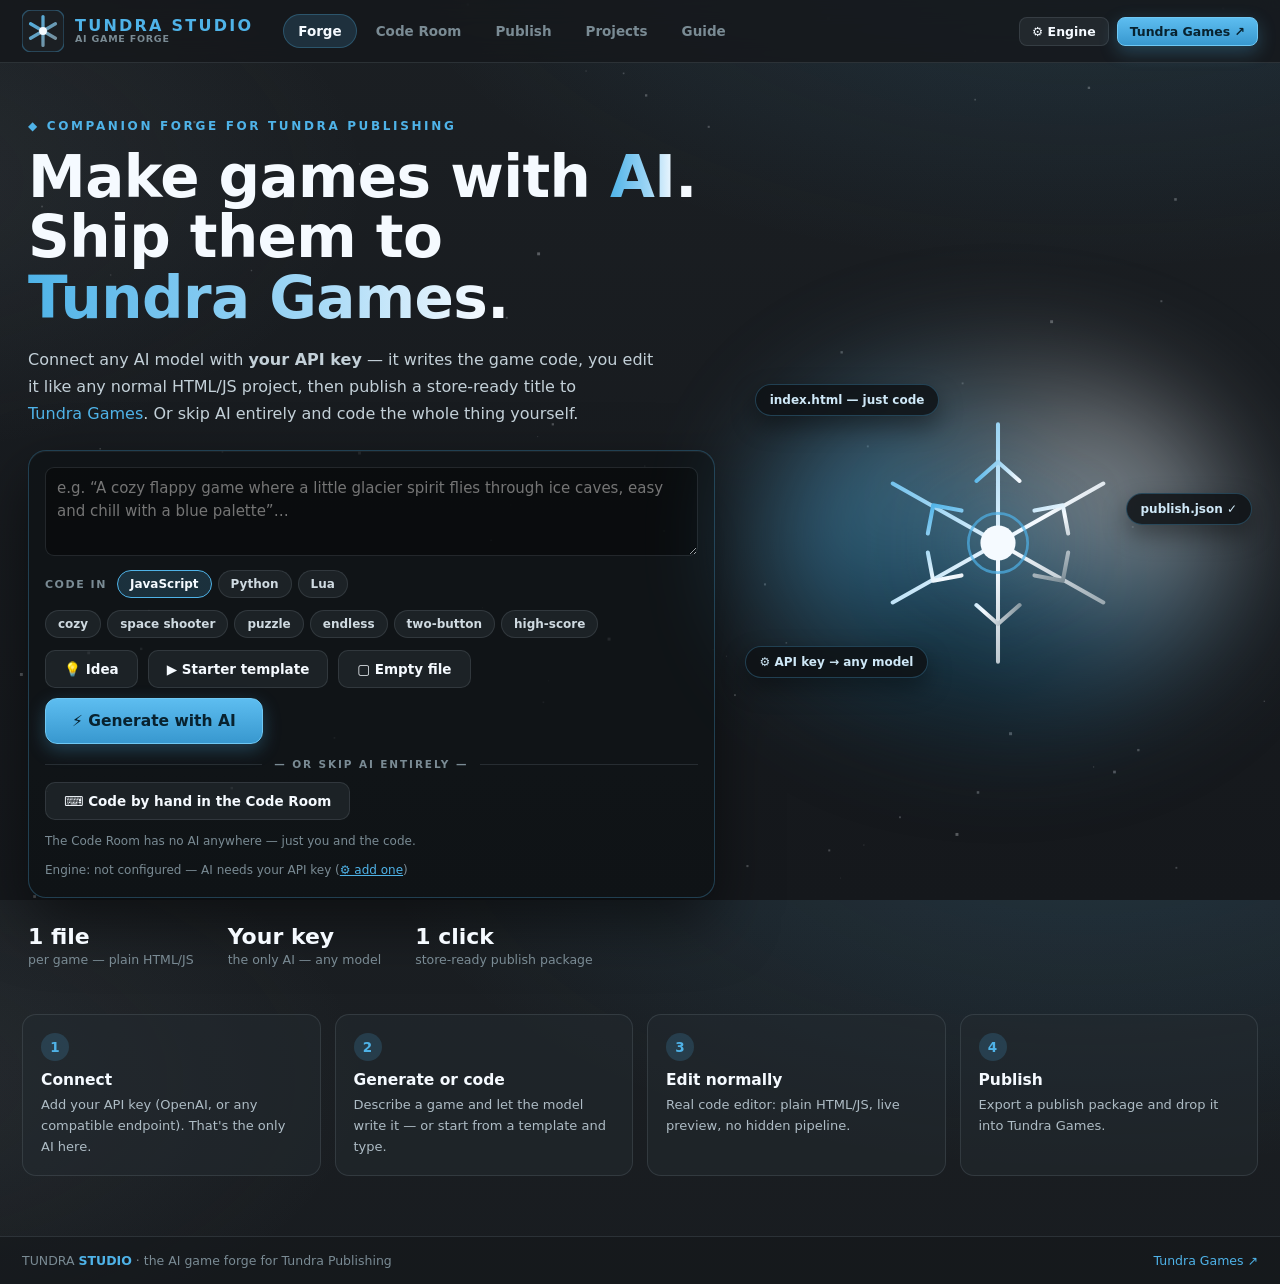
==== index.html @ 5947fd0c "Tundra Studio — AI game forge for Tundra Games - Choose your language: JavaScript (HTML document), P" ====
<!DOCTYPE html>
<html lang="en">
<head>
<meta charset="UTF-8">
<meta name="viewport" content="width=device-width, initial-scale=1.0">
<title>Tundra Studio — AI Game Forge for Tundra Games</title>
<meta name="description" content="Tundra Studio helps you make games using AI and publish them to Tundra Games. The only AI is your API key; the code is yours to edit normally.">
<link rel="icon" type="image/svg+xml" href="data:image/svg+xml,%3Csvg xmlns='http://www.w3.org/2000/svg' viewBox='0 0 64 64'%3E%3Cdefs%3E%3ClinearGradient id='g' x1='0' y1='0' x2='1' y2='1'%3E%3Cstop offset='0' stop-color='%234FB3E8'/%3E%3Cstop offset='1' stop-color='%237A8B94'/%3E%3C/linearGradient%3E%3C/defs%3E%3Crect width='64' height='64' rx='14' fill='%231B1F23'/%3E%3Cpath d='M32 10v44M13 21l38 22M13 43l38-22' stroke='url(%23g)' stroke-width='5' stroke-linecap='round'/%3E%3Ccircle cx='32' cy='32' r='6' fill='%23F5FAFF'/%3E%3C/svg%3E">
<link rel="stylesheet" href="css/studio.css">
</head>
<body>
<canvas id="snow" aria-hidden="true"></canvas>

<header class="topbar">
  <a class="brand" href="#" onclick="TS.go('home');return false">
    <svg class="logo" viewBox="0 0 64 64" aria-hidden="true">
      <defs><linearGradient id="lg" x1="0" y1="0" x2="1" y2="1"><stop offset="0" stop-color="#4FB3E8"/><stop offset="1" stop-color="#7A8B94"/></linearGradient></defs>
      <rect width="64" height="64" rx="14" fill="#1B1F23" stroke="rgba(79,179,232,.35)" stroke-width="2"/>
      <path d="M32 10v44M13 21l38 22M13 43l38-22" stroke="url(#lg)" stroke-width="5" stroke-linecap="round"/>
      <circle cx="32" cy="32" r="6" fill="#F5FAFF"/>
    </svg>
    <div class="wordmark">TUNDRA <span>STUDIO</span><small>AI game forge</small></div>
  </a>
  <nav class="nav">
    <button class="nav-btn on" data-view="home"     onclick="TS.go('home')">Forge</button>
    <button class="nav-btn"    data-view="code"     onclick="TS.openCode()">Code Room</button>
    <button class="nav-btn"    data-view="publish"  onclick="TS.go('publish')">Publish</button>
    <button class="nav-btn"    data-view="projects" onclick="TS.go('projects')">Projects</button>
    <button class="nav-btn"    data-view="guide"    onclick="TS.go('guide')">Guide</button>
  </nav>
  <div class="top-right">
    <button class="btn ghost sm" id="engineBtn" onclick="TS.openSettings()" title="AI engine — API key">⚙ Engine</button>
    <a class="btn primary sm" href="https://coder386galaxy.github.io/Tudra-Publishing/" target="_blank" rel="noopener">Tundra Games ↗</a>
  </div>
</header>

<main id="main">

  <!-- ============ HOME / FORGE LANDING ============ -->
  <section class="view on" id="view-home">
    <div class="hero">
      <div class="hero-inner">
        <div class="kicker">◆ Companion forge for Tundra Publishing</div>
        <h1>Make games with <em>AI</em>.<br>Ship them to <em>Tundra&nbsp;Games</em>.</h1>
        <p class="lede">Connect any AI model with <b>your API key</b> — it writes the game code, you edit it
          like any normal HTML/JS project, then publish a store-ready title to
          <a href="https://coder386galaxy.github.io/Tudra-Publishing/" target="_blank" rel="noopener">Tundra&nbsp;Games</a>.
          Or skip AI entirely and code the whole thing yourself.</p>
        <div class="prompt-card">
          <textarea id="heroPrompt" rows="3" placeholder="e.g. “A cozy flappy game where a little glacier spirit flies through ice caves, easy and chill with a blue palette”…"></textarea>
          <div class="lang-row"><span class="lang-lbl">Code in</span><div class="chips" id="langChips"></div></div>
          <div class="prompt-row">
            <div class="chips" id="ideaChips"></div>
            <div class="prompt-actions">
              <button class="btn ghost" onclick="TS.surprise()">💡 Idea</button>
              <button class="btn ghost" onclick="TS.startTemplate('starter')">▶ Starter template</button>
              <button class="btn ghost" onclick="TS.startTemplate('empty')">▢ Empty file</button>
              <button class="btn primary big" id="heroGo" onclick="TS.aiGenerate(true)">⚡ Generate with AI</button>
            </div>
          </div>
          <div class="door-sep"><span>— or skip AI entirely —</span></div>
          <div class="door-row">
            <button class="btn ghost" onclick="TS.openCode()">⌨️ Code by hand in the Code Room</button>
            <button class="btn ghost" id="heroAI2" style="display:none" onclick="TS.openAI()">🤖 Open AI assistant</button>
            <span class="fine" style="margin:0">The Code Room has no AI anywhere — just you and the code.</span>
          </div>
          <div class="fine" id="heroEngineLine" style="margin-top:10px"></div>
        </div>
        <div class="hero-stats">
          <div><b>1 file</b><span>per game — plain HTML/JS</span></div>
          <div><b>Your key</b><span>the only AI — any model</span></div>
          <div><b>1 click</b><span>store-ready publish package</span></div>
        </div>
      </div>
      <div class="hero-art" aria-hidden="true">
        <div class="aurora"></div>
        <svg class="crystal" viewBox="0 0 200 200">
          <defs><linearGradient id="cg" x1="0" y1="0" x2="1" y2="1"><stop offset="0" stop-color="#4FB3E8"/><stop offset=".55" stop-color="#F5FAFF"/><stop offset="1" stop-color="#7A8B94"/></linearGradient></defs>
          <g stroke="url(#cg)" stroke-width="3" stroke-linecap="round" fill="none">
            <path d="M100 12v176M22 56l156 88M22 144l156-88"/>
            <path d="M100 40l-16 14m16-14l16 14M100 160l-16-14m16 14l16-14"/>
            <path d="M52 72l-4 21m4-21l21 4M148 128l4-21m-4 21l-21-4"/>
            <path d="M52 128l-4-21m4 21l21-4M148 72l4 21m-4-21l-21 4"/>
          </g>
          <circle cx="100" cy="100" r="13" fill="#F5FAFF"/>
          <circle cx="100" cy="100" r="22" fill="none" stroke="#4FB3E8" stroke-width="2" opacity=".7"/>
        </svg>
        <div class="badge-float b1">index.html — just code</div>
        <div class="badge-float b2">⚙ API key → any model</div>
        <div class="badge-float b3">publish.json ✓</div>
      </div>
    </div>

    <div class="how-strip">
      <div class="step"><i>1</i><b>Connect</b><span>Add your API key (OpenAI, or any compatible endpoint). That's the only AI here.</span></div>
      <div class="step"><i>2</i><b>Generate or code</b><span>Describe a game and let the model write it — or start from a template and type.</span></div>
      <div class="step"><i>3</i><b>Edit normally</b><span>Real code editor: plain HTML/JS, live preview, no hidden pipeline.</span></div>
      <div class="step"><i>4</i><b>Publish</b><span>Export a publish package and drop it into Tundra Games.</span></div>
    </div>
  </section>

  <!-- ============ WORKSHOP ============ -->
  <section class="view" id="view-workshop">
    <div class="workshop" id="workshopEmpty" style="display:none"></div>
    <div class="workshop" id="workshopGrid">
      <aside class="panel col-left" id="aiCol">
        <div class="dock-head">
          <h3 style="margin:0">AI assistant <span class="tag">API key</span></h3>
          <button class="dock-x" onclick="TS.closeAI()" title="Close the AI assistant and code by hand">✕ close</button>
        </div>
        <textarea id="aiPrompt" rows="3" placeholder="Describe a game to generate — or a change to apply to the current code…"></textarea>
        <div class="row gap" style="margin-top:8px">
          <button class="btn primary sm" id="aiGoBtn" onclick="TS.aiGenerate()">⚡ Generate game</button>
          <button class="btn ghost sm" id="aiModBtn" onclick="TS.aiModify()">→ Apply to code</button>
        </div>
        <div class="chips" style="margin-top:8px">
          <button class="chip" onclick="TS.quickFix('Fix any bugs and crashes in this game')">🐛 Fix bugs</button>
          <button class="chip" onclick="TS.quickFix('Add more juice: particles, screen shake, sound effects, polish')">✨ Juice</button>
          <button class="chip" onclick="TS.quickFix('Make sure it plays great on mobile with touch controls')">📱 Touch</button>
        </div>
        <h3>Activity</h3>
        <pre class="log" id="aiLog">The only AI here is your API key.
Configure it under ⚙ Engine.</pre>
        <div class="fine" id="engineLine"></div>
        <h3>Project</h3>
        <div class="row gap">
          <button class="btn ghost sm" onclick="TS.saveProject()">💾 Save</button>
          <button class="btn ghost sm" onclick="TS.downloadGame()">⬇ Code</button>
          <button class="btn ghost sm" onclick="TS.newFrom('empty')">✚ New</button>
        </div>
        <p class="fine" id="langNote"></p>
      </aside>

      <section class="col-mid">
        <div class="preview-bar">
          <div class="preview-title" id="buildTitle">—<small id="dirtyFlag"></small><span class="tag noai-tag">no AI</span></div>
          <div class="row gap">
            <select id="langSel" class="langsel" onchange="TS.setLang(this.value)" title="Coding language">
              <option value="js">JavaScript</option>
              <option value="py">Python</option>
              <option value="lua">Lua</option>
            </select>
            <span class="fileline" id="fileLabel">index.html</span>
            <label class="autoline"><input type="checkbox" id="autoRun" onchange="TS.setAutoRun(this.checked)"> run on type</label>
            <button class="btn primary sm" onclick="TS.run()" title="Ctrl+Enter">▶ Run</button>
            <button class="btn ghost sm" onclick="TS.saveProject()" title="Ctrl+S">💾</button>
            <button class="btn ghost sm" onclick="TS.downloadGame()">⬇</button>
          </div>
        </div>

        <div class="editor" id="editor">
          <pre class="ed-hl" id="edHl"><code></code></pre>
          <div class="ed-gutter" id="edGutter">1</div>
          <textarea id="codeArea" spellcheck="false" wrap="off" placeholder="&lt;!DOCTYPE html&gt; …"></textarea>
        </div>

        <div class="preview-head">
          <b>Live preview</b>
          <div class="row gap">
            <button class="btn ghost sm" onclick="TS.captureShot()">📸 Capture</button>
            <button class="btn ghost sm" onclick="TS.captureAll()">✨ Auto media</button>
          </div>
        </div>
        <div class="preview-frame" id="previewFrame">
          <iframe id="gameFrame" title="Game preview" sandbox="allow-scripts allow-same-origin" src="about:blank"></iframe>
        </div>
        <div class="hint-bar" id="ctrlHint">Controls appear here.</div>
      </section>

      <aside class="panel col-right">
        <div class="tabs" id="wsTabs">
          <button class="tab on" data-tab="kit" onclick="TS.wsTab('kit')">Store Kit</button>
          <button class="tab" data-tab="media" onclick="TS.wsTab('media')">Media</button>
        </div>

        <div class="tab-pane on" id="pane-kit">
          <div class="form" id="kitForm"></div>
          <div class="row gap">
            <button class="btn primary sm" onclick="TS.go('publish')">Continue to Publish →</button>
            <button class="btn ghost sm" onclick="TS.saveProject()">💾 Save project</button>
          </div>
          <p class="fine">Filled automatically from the game's <code>TUNDRA_META</code> comment when the AI (or you) include one.</p>
        </div>

        <div class="tab-pane" id="pane-media">
          <label class="lbl">Cover art
            <div class="media-box" id="coverBox"></div>
          </label>
          <div class="row gap">
            <button class="btn ghost sm" onclick="TS.captureCover()">From game</button>
            <label class="btn ghost sm file-btn">Upload<input type="file" accept="image/*" hidden onchange="TS.uploadCover(this)"></label>
          </div>
          <label class="lbl" style="margin-top:14px">Screenshots <small id="shotCount"></small>
            <div class="media-box shots" id="shotGrid"></div>
          </label>
          <div class="row gap">
            <button class="btn ghost sm" onclick="TS.captureShot()">📸 Capture</button>
            <button class="btn ghost sm" onclick="TS.captureAll()">✨ Auto media</button>
            <label class="btn ghost sm file-btn">Upload<input type="file" accept="image/*" multiple hidden onchange="TS.uploadShots(this)"></label>
          </div>
          <p class="fine">📸 grabs the live game canvas (works with any code). ✨ stages title/play/over shots when the game includes the studio bridge. Media is stored as data-URLs, exactly what the Tundra Games form expects.</p>
        </div>
      </aside>
    </div>
  </section>

  <!-- ============ PUBLISH ============ -->
  <section class="view" id="view-publish">
    <div class="page-head">
      <h2>Publish to Tundra Games</h2>
      <p>Your build is packaged in the exact schema of the
        <a href="https://coder386galaxy.github.io/Tudra-Publishing/" target="_blank" rel="noopener">Tundra Games</a>
        catalog (<code>games · news · promos · users · reviews</code>). Pick any path below.</p>
    </div>

    <div class="publish-grid">
      <div class="panel pub-card direct-card">
        <div class="num">⚡</div>
        <h3>Publish directly to Tundra Games</h3>
        <p>Tundra Studio and <a href="https://coder386galaxy.github.io/Tudra-Publishing/" target="_blank" rel="noopener">Tundra Games</a>
          share the same site (<code>coder386galaxy.github.io</code>), so the studio can write your title
          <b>straight into the store's catalog on this device</b>. Open the store and it's on the shelf — no files.</p>
        <div id="directStatus" class="fine"></div>
        <div class="row gap">
          <button class="btn primary" id="directBtn" onclick="TS.directPublish()">⚡ Publish directly</button>
          <a class="btn ghost" href="https://coder386galaxy.github.io/Tudra-Publishing/" target="_blank" rel="noopener">Open Tundra Games ↗</a>
          <button class="btn ghost sm" onclick="TS.directRefresh()">↻ Status</button>
        </div>
      </div>

      <div class="panel pub-card">
        <div class="num">A</div>
        <h3>Export publish package</h3>
        <p>Downloads <code>tundra-publish-…json</code> containing your title (plus a launch news post) in the
          store's Restore format.</p>
        <button class="btn primary" onclick="TS.exportPackage()">⬇ Export publish package</button>
        <p class="fine">On Tundra Games open <b>Publish → Data → Restore</b> and choose the file.
          ⚠️ Restore replaces the whole catalog — if the store already has titles, use path&nbsp;B.</p>
      </div>

      <div class="panel pub-card">
        <div class="num">B</div>
        <h3>Merge into existing catalog <span class="tag">recommended</span></h3>
        <p>Drop the store's last <b>Publish → Data → Export JSON</b> backup here. Tundra Studio weaves your new
          title into it without touching anything else — then Restore the merged file.</p>
        <label class="dropzone" id="dropCatalog">
          <input type="file" accept="application/json" hidden onchange="TS.loadCatalog(this)">
          <span>Drop catalog JSON or click to browse</span>
        </label>
        <div id="mergeStatus" class="fine"></div>
        <button class="btn primary" id="mergeExportBtn" style="display:none" onclick="TS.exportMerged()">⬇ Export merged catalog</button>
      </div>

      <div class="panel pub-card">
        <div class="num">C</div>
        <h3>Manual New-Title form</h3>
        <p>Rather type it in? Copy each field straight into the store's <b>Publish → New Title</b> form.</p>
        <div id="copyList" class="copy-list"></div>
        <div class="row gap">
          <button class="btn ghost sm" onclick="TS.downloadMediaFiles()">⬇ cover + shots</button>
          <a class="btn primary sm" href="https://coder386galaxy.github.io/Tudra-Publishing/" target="_blank" rel="noopener">Open Publish tab ↗</a>
        </div>
      </div>

      <div class="panel pub-card wide">
        <h3>Storefront preview</h3>
        <p class="fine">Exactly how your listing renders inside Tundra Games (same palette, card &amp; detail layout).</p>
        <div class="store-preview" id="storePreview"></div>
      </div>

      <div class="panel pub-card">
        <div class="num">D</div>
        <h3>Game build file</h3>
        <p>The playable game itself as a single HTML file (also embedded in the package as <code>gameHTML</code>).</p>
        <button class="btn ghost" onclick="TS.downloadGame()">⬇ game.html</button>
      </div>

      <div class="panel pub-card">
        <div class="num">E</div>
        <h3>After publishing</h3>
        <ul class="ticks">
          <li>Launch news post is bundled in the package</li>
          <li>Share link: store URL + <code>#game=&lt;id&gt;</code></li>
          <li>Players buy/claim it, review it, and track play sessions</li>
        </ul>
        <a class="btn primary" href="https://coder386galaxy.github.io/Tudra-Publishing/" target="_blank" rel="noopener">Go to Tundra Games ↗</a>
      </div>
    </div>
  </section>

  <!-- ============ PROJECTS ============ -->
  <section class="view" id="view-projects">
    <div class="page-head">
      <h2>Projects</h2>
      <p>Everything you've built in this browser. Saved automatically.</p>
    </div>
    <div class="proj-grid" id="projGrid"></div>
  </section>

  <!-- ============ GUIDE ============ -->
  <section class="view" id="view-guide">
    <div class="page-head"><h2>How Tundra Studio works</h2></div>
    <div class="guide-grid">
      <div class="panel">
        <h3>🔑 The only AI is your API key</h3>
        <p>Tundra Studio has <b>no built-in AI</b>. You bring a key (OpenAI or any OpenAI-compatible endpoint —
          local LLMs included), pick a model, and prompts go straight from your browser to your endpoint.
          No middleman, no studio account. Without a key the studio still works — you just code by hand.</p>
        <p><b>⚡ Generate</b> writes a whole game from your description. <b>→ Apply to code</b> revises the
          current file from an instruction ("add touch controls", "fix the collision bug"…).</p>
      </div>
      <div class="panel">
        <h3>⌨️ The Code Room — no AI</h3>
        <p>The <b>Code Room</b> is a workspace with zero AI in it: no prompts, no assistant, nothing
          calling out to a model. Pick your language — <b>JavaScript</b> (complete HTML document),
          <b>Python</b> (via Pyodide) or <b>Lua</b> (via Fengari) — and just write.</p>
        <p>Real editor: syntax highlighting per language, line numbers, tab/indent, Ctrl+Enter to run,
          Ctrl+S to save. Python and Lua use a small <code>Tundra</code> game API (draw, input, score, juice)
          and run in the browser — the publish build wraps them automatically.</p>
        <p>Hand-written <b>Starter game</b> and <b>Empty file</b> templates exist for every language — zero AI involved.
          Want a model's help later? The Forge page can open an AI assistant on your file — never the other way around.</p>
      </div>
      <div class="panel">
        <h3>🏪 Publishing to Tundra Games</h3>
        <p>Tundra Games stores its catalog in browser localStorage and moves it with
          <b>Publish → Data → Export/Restore JSON</b>. Tundra Studio emits that exact schema:</p>
        <pre class="code-mini">{
  "games":  [{ id, title, studio, price, date, age,
               tags, platforms, featured, blurb, desc,
               image, screens, palette, discount, gameHTML }],
  "news":   [{ date, title, body, game }],
  "promos": {}, "users": …, "reviews": …
}</pre>
        <p>So a publish is one Restore away. The extra <code>gameHTML</code> field rides along with the catalog
          (the store ignores fields it doesn't know), keeping the playable build attached to its listing.</p>
      </div>
      <div class="panel">
        <h3>🔐 Everything stays yours</h3>
        <p>Projects, media and settings live in your browser; games live as files you download.
          Your prompt never leaves the machine except to the AI endpoint <b>you</b> configured.</p>
        <p>The optional <code>TUNDRA_META</code> comment at the top of your file just pre-fills the store
          kit — delete it whenever, it never affects the game.</p>
      </div>
    </div>
  </section>
</main>

<footer class="foot">
  <div>TUNDRA <span>STUDIO</span> · the AI game forge for Tundra Publishing</div>
  <a href="https://coder386galaxy.github.io/Tudra-Publishing/" target="_blank" rel="noopener">Tundra Games ↗</a>
</footer>

<!-- settings modal: the only AI = your API key -->
<div class="modal" id="settingsModal">
  <div class="modal-box">
    <button class="modal-x" onclick="TS.closeSettings()">✕</button>
    <h3>AI engine — your API key</h3>
    <label class="lbl">Base URL<input class="inp" id="llmBase" placeholder="https://api.openai.com/v1"></label>
    <label class="lbl">API key<input class="inp" id="llmKey" type="password" placeholder="sk-…"></label>
    <label class="lbl">Model<input class="inp" id="llmModel" placeholder="gpt-4o-mini"></label>
    <div class="row gap" style="margin-top:12px">
      <button class="btn primary sm" onclick="TS.saveSettings()">Save</button>
      <button class="btn ghost sm" onclick="TS.testEngine()">Test connection</button>
      <button class="btn ghost sm" onclick="TS.closeSettings()">Close</button>
    </div>
    <p class="fine">Requests go straight from your browser to your endpoint — that's the only AI in Tundra Studio.
      The key is kept in this browser only. Without a key you can still code by hand and publish.</p>
  </div>
</div>

<div id="toast"></div>

<script src="js/llm.js"></script>
<script src="js/runner.js"></script>
<script src="js/templates.js"></script>
<script src="js/editor.js"></script>
<script src="js/storekit.js"></script>
<script src="js/app.js"></script>
</body>
</html>
---- css/studio.css ----
/* ============ TUNDRA STUDIO ============ */
:root{
  --arctic:#4FB3E8;          /* Arctic Blue   */
  --frost:#7A8B94;           /* Permafrost Grey */
  --snow:#F5FAFF;            /* Snowflake White */
  --char:#1B1F23;            /* Charcoal Black */
  --char-2:#15181c;
  --char-3:#242a30;
  --line:rgba(122,139,148,.22);
  --line-2:rgba(79,179,232,.28);
  --good:#4c9a2a;
  --bad:#ff8a8a;
  --radius:14px;
  --shadow:0 18px 50px rgba(0,0,0,.45);
  --font:"Segoe UI",system-ui,-apple-system,Roboto,Ubuntu,sans-serif;
}
*{box-sizing:border-box;margin:0;padding:0}
html,body{height:100%}
body{
  font-family:var(--font);
  background:
    radial-gradient(1200px 600px at 85% -10%, rgba(79,179,232,.14), transparent 60%),
    radial-gradient(900px 500px at -10% 20%, rgba(122,139,148,.12), transparent 55%),
    linear-gradient(180deg,var(--char) 0%,var(--char-2) 100%);
  color:var(--snow);
  min-height:100vh;
  display:flex;flex-direction:column;
}
#snow{position:fixed;inset:0;width:100%;height:100%;pointer-events:none;z-index:0;opacity:.55}
a{color:var(--arctic);text-decoration:none}
a:hover{text-decoration:underline}
code{font-family:ui-monospace,Consolas,Menlo,monospace;font-size:.92em;background:rgba(79,179,232,.12);color:#9fd6f5;padding:1px 6px;border-radius:5px}
pre{font-family:ui-monospace,Consolas,Menlo,monospace}

/* ---------- top bar ---------- */
.topbar{
  position:sticky;top:0;z-index:50;
  display:flex;align-items:center;gap:18px;
  padding:10px 22px;
  background:rgba(21,24,28,.82);backdrop-filter:blur(12px);
  border-bottom:1px solid var(--line);
}
.brand{display:flex;align-items:center;gap:11px;text-decoration:none}
.logo{width:42px;height:42px;display:block}
.wordmark{font-weight:800;letter-spacing:.14em;font-size:16px;line-height:1.05}
.wordmark span{color:var(--arctic)}
.wordmark small{display:block;letter-spacing:.08em;font-size:9.5px;color:var(--frost);font-weight:600;text-transform:uppercase}
.nav{display:flex;gap:4px;margin-left:12px;flex-wrap:wrap}
.nav-btn{
  background:none;border:1px solid transparent;color:var(--frost);
  font:600 13.5px var(--font);padding:8px 14px;border-radius:999px;cursor:pointer;transition:.18s;
}
.nav-btn:hover{color:var(--snow);background:rgba(79,179,232,.10)}
.nav-btn.on{color:var(--snow);background:rgba(79,179,232,.16);border-color:var(--line-2)}
.top-right{margin-left:auto;display:flex;gap:8px}

/* ---------- buttons / inputs ---------- */
.btn{
  font:700 13.5px var(--font);padding:10px 18px;border-radius:10px;cursor:pointer;
  border:1px solid transparent;transition:.18s;display:inline-flex;align-items:center;gap:7px;
  text-decoration:none;
}
.btn:hover{text-decoration:none;transform:translateY(-1px)}
.btn.primary{background:linear-gradient(180deg,#5dbdf0,#3898cf);color:#08222f;border-color:#6fc8f4;box-shadow:0 6px 18px rgba(79,179,232,.28)}
.btn.primary:hover{filter:brightness(1.06)}
.btn.ghost{background:rgba(122,139,148,.12);color:var(--snow);border-color:var(--line)}
.btn.ghost:hover{background:rgba(122,139,148,.22)}
.btn.sm{padding:6px 12px;font-size:12.5px;border-radius:8px}
.btn.big{padding:13px 26px;font-size:15.5px;border-radius:12px}
.btn.block{width:100%;justify-content:center}
.btn:disabled{opacity:.5;cursor:not-allowed;transform:none}
.inp,textarea,select{
  width:100%;background:rgba(0,0,0,.35);color:var(--snow);
  border:1px solid var(--line);border-radius:9px;padding:9px 11px;
  font:400 13.5px var(--font);resize:vertical;
}
.inp:focus,textarea:focus,select:focus{outline:none;border-color:var(--arctic);box-shadow:0 0 0 3px rgba(79,179,232,.15)}
.lbl{display:block;font-size:12px;font-weight:700;color:var(--frost);letter-spacing:.04em;text-transform:uppercase;margin:10px 0 4px}
.lbl small{text-transform:none;font-weight:500;letter-spacing:0}
.file-btn{cursor:pointer}
.row{display:flex;align-items:center}
.gap{gap:8px;flex-wrap:wrap}

/* ---------- layout ---------- */
main{flex:1;position:relative;z-index:1;max-width:1560px;width:100%;margin:0 auto;padding:26px 22px 60px}
.view{display:none;animation:fade .3s ease}
.view.on{display:block}
@keyframes fade{from{opacity:0;transform:translateY(8px)}to{opacity:1;transform:none}}
.page-head{margin:6px 0 22px}
.page-head h2{font-size:30px;letter-spacing:.01em}
.page-head p{color:#b7c4cc;margin-top:8px;max-width:820px;line-height:1.65;font-size:14.5px}
.panel{
  background:linear-gradient(180deg,rgba(36,42,48,.75),rgba(24,28,33,.85));
  border:1px solid var(--line);border-radius:var(--radius);padding:18px;box-shadow:var(--shadow);
}
.panel h3{font-size:14px;letter-spacing:.06em;text-transform:uppercase;color:var(--arctic);margin:2px 0 12px}
.panel h3 small{color:var(--frost);text-transform:none;letter-spacing:0;font-weight:500}
.empty{color:var(--frost);text-align:center;padding:34px 12px;font-size:14.5px}
.fine{color:var(--frost);font-size:12px;line-height:1.6;margin-top:8px}
.tag{display:inline-block;background:rgba(79,179,232,.16);color:var(--arctic);border:1px solid var(--line-2);font-size:10.5px;font-weight:800;letter-spacing:.06em;padding:2px 8px;border-radius:999px;text-transform:uppercase;vertical-align:middle}

/* ---------- hero ---------- */
.hero{display:grid;grid-template-columns:1.15fr .85fr;gap:30px;align-items:center;padding:30px 6px 10px}
.kicker{color:var(--arctic);font-size:12px;font-weight:800;letter-spacing:.22em;text-transform:uppercase;margin-bottom:14px}
.hero h1{font-size:clamp(34px,4.6vw,58px);line-height:1.04;letter-spacing:-.01em;font-weight:800}
.hero h1 em{font-style:normal;background:linear-gradient(90deg,var(--arctic),#9fd6f5 60%,var(--snow));-webkit-background-clip:text;background-clip:text;color:transparent}
.lede{margin:18px 0 22px;color:#c3d0d8;font-size:16px;line-height:1.7;max-width:640px}
.prompt-card{
  background:rgba(15,18,22,.72);border:1px solid var(--line-2);border-radius:18px;padding:16px;
  box-shadow:0 24px 60px rgba(0,0,0,.5), inset 0 1px 0 rgba(245,250,255,.05);
}
.prompt-card textarea{background:rgba(0,0,0,.35);border:1px solid var(--line);font-size:15px;line-height:1.55;min-height:86px}
.prompt-row{display:flex;align-items:center;gap:12px;margin-top:12px;flex-wrap:wrap}
.prompt-actions{margin-left:auto;display:flex;gap:10px;flex-wrap:wrap}
.chips{display:flex;gap:6px;flex-wrap:wrap}
.chip{
  background:rgba(122,139,148,.12);border:1px solid var(--line);color:#cfdae1;
  font:600 12px var(--font);padding:6px 12px;border-radius:999px;cursor:pointer;transition:.15s;
}
.chip:hover{border-color:var(--line-2);color:var(--snow)}
.chip.on{background:rgba(79,179,232,.18);border-color:var(--arctic);color:var(--snow)}
.hero-stats{display:flex;gap:34px;margin-top:26px;flex-wrap:wrap}
.hero-stats b{display:block;font-size:22px;color:var(--snow)}
.hero-stats span{color:var(--frost);font-size:12.5px}
.hero-art{position:relative;height:420px;display:flex;align-items:center;justify-content:center}
.aurora{
  position:absolute;inset:8% 4%;border-radius:50%;
  background:conic-gradient(from 210deg,#0b3d55,#4FB3E8,#7A8B94,#F5FAFF,#2a6f96,#0b3d55);
  filter:blur(58px);opacity:.5;animation:spin 26s linear infinite;
}
@keyframes spin{to{transform:rotate(360deg)}}
.crystal{width:270px;height:270px;position:relative;filter:drop-shadow(0 0 34px rgba(79,179,232,.45));animation:floaty 7s ease-in-out infinite}
@keyframes floaty{0%,100%{transform:translateY(-8px) rotate(-2deg)}50%{transform:translateY(10px) rotate(2deg)}}
.badge-float{
  position:absolute;background:rgba(15,18,22,.85);border:1px solid var(--line-2);color:#cfe8f7;
  font:700 12px var(--font);padding:8px 14px;border-radius:999px;backdrop-filter:blur(6px);
  box-shadow:0 10px 24px rgba(0,0,0,.4);
}
.badge-float.b1{top:12%;left:2%;animation:floaty 6s ease-in-out infinite}
.badge-float.b2{bottom:18%;left:0;animation:floaty 8s ease-in-out .6s infinite}
.badge-float.b3{top:38%;right:0;animation:floaty 7s ease-in-out .3s infinite}

.how-strip{display:grid;grid-template-columns:repeat(4,1fr);gap:14px;margin-top:36px}
.step{background:rgba(36,42,48,.55);border:1px solid var(--line);border-radius:var(--radius);padding:18px}
.step i{
  display:inline-flex;width:28px;height:28px;border-radius:50%;align-items:center;justify-content:center;
  background:rgba(79,179,232,.18);color:var(--arctic);font-style:normal;font-weight:800;font-size:13.5px;margin-bottom:10px;
}
.step b{display:block;font-size:15.5px;margin-bottom:5px}
.step span{color:#aebcc5;font-size:13px;line-height:1.55}

/* ---------- workshop ---------- */
.workshop{display:grid;grid-template-columns:300px 1fr 360px;gap:16px;align-items:start}
.col-left,.col-right{max-height:calc(100vh - 130px);overflow-y:auto;position:sticky;top:76px}
.col-left::-webkit-scrollbar,.col-right::-webkit-scrollbar{width:8px}
.col-left::-webkit-scrollbar-thumb,.col-right::-webkit-scrollbar-thumb{background:rgba(122,139,148,.3);border-radius:8px}
.log{
  background:rgba(0,0,0,.4);border:1px solid var(--line);border-radius:9px;padding:10px;
  font-size:11.5px;line-height:1.7;color:#8fd0b0;min-height:120px;white-space:pre-wrap;word-break:break-word;
}
.log .dim{color:var(--frost)}
.log .hot{color:var(--arctic)}
.form label{display:block;font-size:12px;font-weight:700;color:var(--frost);margin-bottom:10px;text-transform:uppercase;letter-spacing:.04em}
.form label .inp,.form label textarea{margin-top:4px;text-transform:none;letter-spacing:0;font-weight:400}
.form .grid2{display:grid;grid-template-columns:1fr 1fr;gap:8px}
.form .checks{display:flex;gap:12px;margin-top:6px;text-transform:none;letter-spacing:0;font-weight:500}
.form .checks label{display:flex;align-items:center;gap:6px;margin:0;color:var(--snow);font-weight:500;font-size:13px;text-transform:none;letter-spacing:0}
.counter{float:right;font-weight:500;color:var(--frost);text-transform:none;letter-spacing:0}

.preview-bar{display:flex;align-items:center;justify-content:space-between;gap:10px;margin-bottom:10px;flex-wrap:wrap}
.preview-title{font-weight:800;font-size:18px;letter-spacing:.02em}
.preview-title small{color:var(--frost);font-weight:500;margin-left:8px;font-size:12px}
.preview-frame{
  position:relative;background:#0a0d10;border:1px solid var(--line-2);border-radius:var(--radius);
  overflow:hidden;box-shadow:var(--shadow);aspect-ratio:16/9;
}
.preview-frame iframe{position:absolute;inset:0;width:100%;height:100%;border:0;background:#0a0d10}
.hint-bar{margin-top:10px;color:#a9b8c2;font-size:12.5px;letter-spacing:.02em}

.tabs{display:flex;gap:4px;border-bottom:1px solid var(--line);margin:-4px -4px 14px;padding:0 2px}
.tab{
  background:none;border:none;color:var(--frost);font:700 12.5px var(--font);padding:10px 12px;cursor:pointer;
  border-bottom:2px solid transparent;letter-spacing:.04em;
}
.tab.on{color:var(--arctic);border-bottom-color:var(--arctic)}
.tab-pane{display:none}
.tab-pane.on{display:block}

.media-box{border:1px solid var(--line);border-radius:10px;background:rgba(0,0,0,.3);padding:8px;text-transform:none;letter-spacing:0;font-weight:400}
.media-box img{width:100%;border-radius:7px;display:block;border:1px solid var(--line)}
.media-box.shots{display:grid;grid-template-columns:1fr 1fr;gap:8px}
.media-box.shots .shot{position:relative}
.media-box.shots .shot img{aspect-ratio:16/9;object-fit:cover}
.shot .del{
  position:absolute;top:4px;right:4px;background:rgba(0,0,0,.65);color:var(--bad);border:1px solid var(--line);
  width:22px;height:22px;border-radius:6px;cursor:pointer;font-size:11px;line-height:1;
}

/* ---------- publish ---------- */
.publish-grid{display:grid;grid-template-columns:repeat(3,1fr);gap:16px}
.pub-card{position:relative;display:flex;flex-direction:column;gap:10px}
.pub-card.wide{grid-column:span 2}
.pub-card.direct-card{grid-column:span 3;border-color:var(--line-2);background:linear-gradient(180deg,rgba(79,179,232,.10),rgba(24,28,33,.85))}
.pub-card.direct-card .num{background:rgba(79,179,232,.25);font-size:14px}
.pub-card .num{
  position:absolute;top:14px;right:16px;width:30px;height:30px;border-radius:9px;
  background:rgba(79,179,232,.15);border:1px solid var(--line-2);color:var(--arctic);
  display:flex;align-items:center;justify-content:center;font-weight:900;
}
.pub-card p{color:#b7c4cc;font-size:13.5px;line-height:1.65}
.pub-card .btn{align-self:flex-start}
.ticks{list-style:none;display:flex;flex-direction:column;gap:8px;color:#b7c4cc;font-size:13.5px}
.ticks li{padding-left:20px;position:relative}
.ticks li::before{content:"✓";position:absolute;left:0;color:var(--arctic);font-weight:900}
.dropzone{
  border:2px dashed var(--line-2);border-radius:12px;padding:22px;text-align:center;color:var(--frost);
  cursor:pointer;transition:.18s;font-size:13.5px;
}
.dropzone:hover,.dropzone.over{border-color:var(--arctic);color:var(--snow);background:rgba(79,179,232,.07)}
.copy-list{display:flex;flex-direction:column;gap:6px;max-height:260px;overflow-y:auto;margin:4px 0 8px}
.copy-item{
  display:flex;align-items:center;gap:8px;background:rgba(0,0,0,.3);border:1px solid var(--line);
  border-radius:8px;padding:6px 8px;
}
.copy-item .k{font-size:10.5px;font-weight:800;color:var(--frost);text-transform:uppercase;width:88px;flex-shrink:0;letter-spacing:.05em}
.copy-item .v{flex:1;font-size:12px;color:var(--snow);overflow:hidden;text-overflow:ellipsis;white-space:nowrap}
.copy-item button{background:rgba(79,179,232,.15);border:1px solid var(--line-2);color:var(--arctic);border-radius:6px;font:800 10.5px var(--font);padding:4px 8px;cursor:pointer}

/* store preview mock (Tundra Games look) */
.store-preview{display:grid;grid-template-columns:340px 1fr;gap:18px;margin-top:10px}
.sp-card{
  background:linear-gradient(180deg,rgba(30,36,42,.9),rgba(21,24,28,.95));border:1px solid var(--line);
  border-radius:12px;overflow:hidden;cursor:default;
}
.sp-thumb{aspect-ratio:16/9;background:#1B1F23;position:relative}
.sp-thumb img{width:100%;height:100%;object-fit:cover;display:block}
.sp-meta{padding:12px 14px}
.sp-meta b{display:block;font-size:15px;margin-bottom:3px}
.sp-meta small{color:var(--frost);font-size:12px;display:block}
.sp-bottom{display:flex;align-items:center;justify-content:space-between;margin-top:9px}
.sp-price{font-weight:800;color:var(--snow)}
.sp-price.free{color:var(--arctic)}
.sp-rating{font-size:11.5px;color:#8fd0b0}
.sp-detail h4{font-size:24px;margin-bottom:6px}
.sp-detail .sp-tags{display:flex;gap:6px;flex-wrap:wrap;margin-bottom:12px}
.sp-detail .sp-tag{background:rgba(79,179,232,.14);border:1px solid var(--line-2);color:var(--arctic);font-size:11px;font-weight:800;letter-spacing:.05em;padding:3px 9px;border-radius:999px;text-transform:uppercase}
.sp-kv{display:grid;grid-template-columns:110px 1fr;gap:5px 12px;font-size:13px;margin-bottom:12px}
.sp-kv span{color:var(--frost)}
.sp-kv b{color:var(--snow)}
.sp-desc{color:#b7c4cc;font-size:13.5px;line-height:1.65}
.sp-shots{display:flex;gap:8px;margin-top:12px;flex-wrap:wrap}
.sp-shots img{height:64px;border-radius:6px;border:1px solid var(--line);object-fit:cover}
.sp-buy{margin-top:14px;display:flex;gap:8px;align-items:center}
.sp-buy .btn{pointer-events:none}

/* ---------- projects ---------- */
.proj-grid{display:grid;grid-template-columns:repeat(auto-fill,minmax(300px,1fr));gap:16px}
.proj-card{overflow:hidden;padding:0;display:flex;flex-direction:column}
.proj-card img{width:100%;aspect-ratio:16/9;object-fit:cover;display:block;background:#0a0d10}
.proj-body{padding:14px 16px;display:flex;flex-direction:column;gap:8px;flex:1}
.proj-body b{font-size:16px}
.proj-body small{color:var(--frost);font-size:12px}
.proj-actions{display:flex;gap:6px;margin-top:auto;flex-wrap:wrap}

/* ---------- guide ---------- */
.guide-grid{display:grid;grid-template-columns:1fr 1fr;gap:16px}
.guide-grid p{color:#b7c4cc;font-size:13.8px;line-height:1.7;margin-bottom:10px}
.code-mini{
  background:rgba(0,0,0,.42);border:1px solid var(--line);border-radius:9px;padding:12px;
  font-size:11.5px;line-height:1.55;color:#9fd6f5;overflow-x:auto;margin-bottom:10px;
}

/* ---------- footer / modal / toast ---------- */
.foot{
  position:relative;z-index:1;display:flex;justify-content:space-between;gap:12px;flex-wrap:wrap;
  padding:16px 22px;border-top:1px solid var(--line);color:var(--frost);font-size:12.5px;
  background:rgba(21,24,28,.6);
}
.foot span{color:var(--arctic);font-weight:800}
.modal{display:none;position:fixed;inset:0;z-index:100;background:rgba(5,8,10,.7);backdrop-filter:blur(4px);align-items:center;justify-content:center}
.modal.on{display:flex}
.modal-box{
  position:relative;background:linear-gradient(180deg,#242a30,#181c21);border:1px solid var(--line-2);
  border-radius:16px;padding:26px;width:min(460px,92vw);box-shadow:var(--shadow);
}
.modal-box h3{margin-bottom:14px;color:var(--arctic);letter-spacing:.06em;text-transform:uppercase;font-size:14px}
.modal-box .radio{display:flex;gap:8px;align-items:flex-start;font-size:13.5px;color:#cfdbe3;margin-bottom:10px;line-height:1.5}
.modal-x{position:absolute;top:12px;right:12px;background:none;border:none;color:var(--frost);font-size:16px;cursor:pointer}
#toast{
  position:fixed;left:50%;bottom:28px;transform:translateX(-50%) translateY(20px);
  background:rgba(15,18,22,.94);border:1px solid var(--line-2);color:var(--snow);
  padding:11px 20px;border-radius:999px;font:700 13.5px var(--font);opacity:0;pointer-events:none;
  transition:.25s;z-index:200;box-shadow:var(--shadow);
}
#toast.on{opacity:1;transform:translateX(-50%) translateY(0)}

.autoline{display:flex;align-items:center;gap:5px;font-size:11.5px;color:var(--frost);cursor:pointer;letter-spacing:.02em}
.linklike{background:none;border:none;color:var(--arctic);font:inherit;cursor:pointer;padding:0;text-decoration:underline}

/* ---------- code room / AI dock modes ---------- */
.door-sep{display:flex;align-items:center;gap:12px;margin-top:14px;color:var(--frost);font-size:10.5px;font-weight:800;letter-spacing:.18em;text-transform:uppercase}
.door-sep::before,.door-sep::after{content:"";flex:1;height:1px;background:var(--line)}
.door-row{display:flex;gap:12px;margin-top:12px;flex-wrap:wrap;align-items:center}
.dock-head{display:flex;align-items:center;justify-content:space-between;gap:8px;margin-bottom:10px}
.dock-head h3{margin:0!important}
.dock-x{background:none;border:1px solid var(--line);color:var(--frost);border-radius:7px;cursor:pointer;padding:3px 9px;font:700 10.5px var(--font);letter-spacing:.06em}
.dock-x:hover{color:var(--snow);border-color:var(--line-2);background:rgba(122,139,148,.12)}
.noai-tag{display:none;background:rgba(76,154,42,.18);border-color:rgba(76,154,42,.45);color:#8fdc8f;margin-left:10px;vertical-align:middle}
#workshopGrid.mode-code #aiCol{display:none}
#workshopGrid.mode-code{grid-template-columns:1fr 380px}
#workshopGrid.mode-code .noai-tag{display:inline-block}
.code-empty h3{font-size:22px;letter-spacing:.02em;text-transform:none;color:var(--snow);margin-bottom:8px}
.code-empty p{color:#b7c4cc;font-size:14.5px;line-height:1.65;margin-bottom:14px}
.lang-row{display:flex;align-items:center;gap:10px;margin-top:10px;flex-wrap:wrap}
.lang-lbl{font-size:11px;font-weight:800;letter-spacing:.14em;text-transform:uppercase;color:var(--frost)}
.langsel{
  background:rgba(0,0,0,.35);color:var(--snow);border:1px solid var(--line-2);border-radius:8px;
  padding:5px 8px;font:700 12px var(--font);cursor:pointer;
}
.fileline{
  font-family:ui-monospace,Consolas,Menlo,monospace;font-size:11.5px;color:#9fd6f5;
  background:rgba(79,179,232,.1);border:1px solid var(--line-2);border-radius:6px;padding:3px 8px;
}
.preview-head{display:flex;align-items:center;justify-content:space-between;gap:10px;margin:14px 0 8px;font-size:13px;letter-spacing:.04em;text-transform:uppercase;color:var(--frost)}
.preview-head b{color:var(--snow);letter-spacing:.06em}

/* ---------- code editor (normal coding) ---------- */
.editor{
  position:relative;display:flex;
  background:#0d1114;border:1px solid var(--line-2);border-radius:12px;
  height:46vh;min-height:340px;overflow:hidden;
  font:12.5px/1.55 ui-monospace,"Cascadia Code",Consolas,Menlo,monospace;
  box-shadow:var(--shadow);
}
.ed-gutter{
  flex:0 0 44px;padding:10px 8px;text-align:right;white-space:pre;overflow:hidden;
  color:rgba(122,139,148,.55);background:rgba(0,0,0,.35);border-right:1px solid var(--line);
  user-select:none;font:inherit;
}
.ed-hl{
  position:absolute;left:44px;right:0;top:0;bottom:0;
  margin:0;padding:10px 14px;overflow:hidden;white-space:pre;
  pointer-events:none;color:#c9d6de;font:inherit;
}
.ed-hl code{font:inherit}
.editor textarea{
  position:absolute;left:44px;right:0;top:0;bottom:0;
  width:calc(100% - 44px);height:100%;
  margin:0;padding:10px 14px;border:0;resize:none;outline:none;
  background:transparent;color:transparent;caret-color:#F5FAFF;
  white-space:pre;overflow:auto;font:inherit;
}
.editor textarea::selection{background:rgba(79,179,232,.35)}
.t-com{color:#6a7d63;font-style:italic}
.t-str{color:#d9a86c}
.t-tag{color:#4FB3E8}
.t-kw{color:#c792ea}
.t-num{color:#f78c6c}

/* ---------- responsive ---------- */
@media(max-width:1280px){
  .workshop{grid-template-columns:260px 1fr 320px}
  .publish-grid{grid-template-columns:1fr 1fr}
  .pub-card.wide{grid-column:span 2}
  .pub-card.direct-card{grid-column:span 2}
}
@media(max-width:1020px){
  .hero{grid-template-columns:1fr}
  .hero-art{height:280px;order:-1}
  .workshop{grid-template-columns:1fr}
  .col-left,.col-right{position:static;max-height:none}
  .how-strip{grid-template-columns:1fr 1fr}
  .store-preview{grid-template-columns:1fr}
}
@media(max-width:720px){
  .topbar{flex-wrap:wrap}
  .nav{order:3;width:100%;margin:0}
  .publish-grid{grid-template-columns:1fr}
  .pub-card.wide{grid-column:span 1}
  .pub-card.direct-card{grid-column:span 1}
  .how-strip{grid-template-columns:1fr}
  .guide-grid{grid-template-columns:1fr}
}
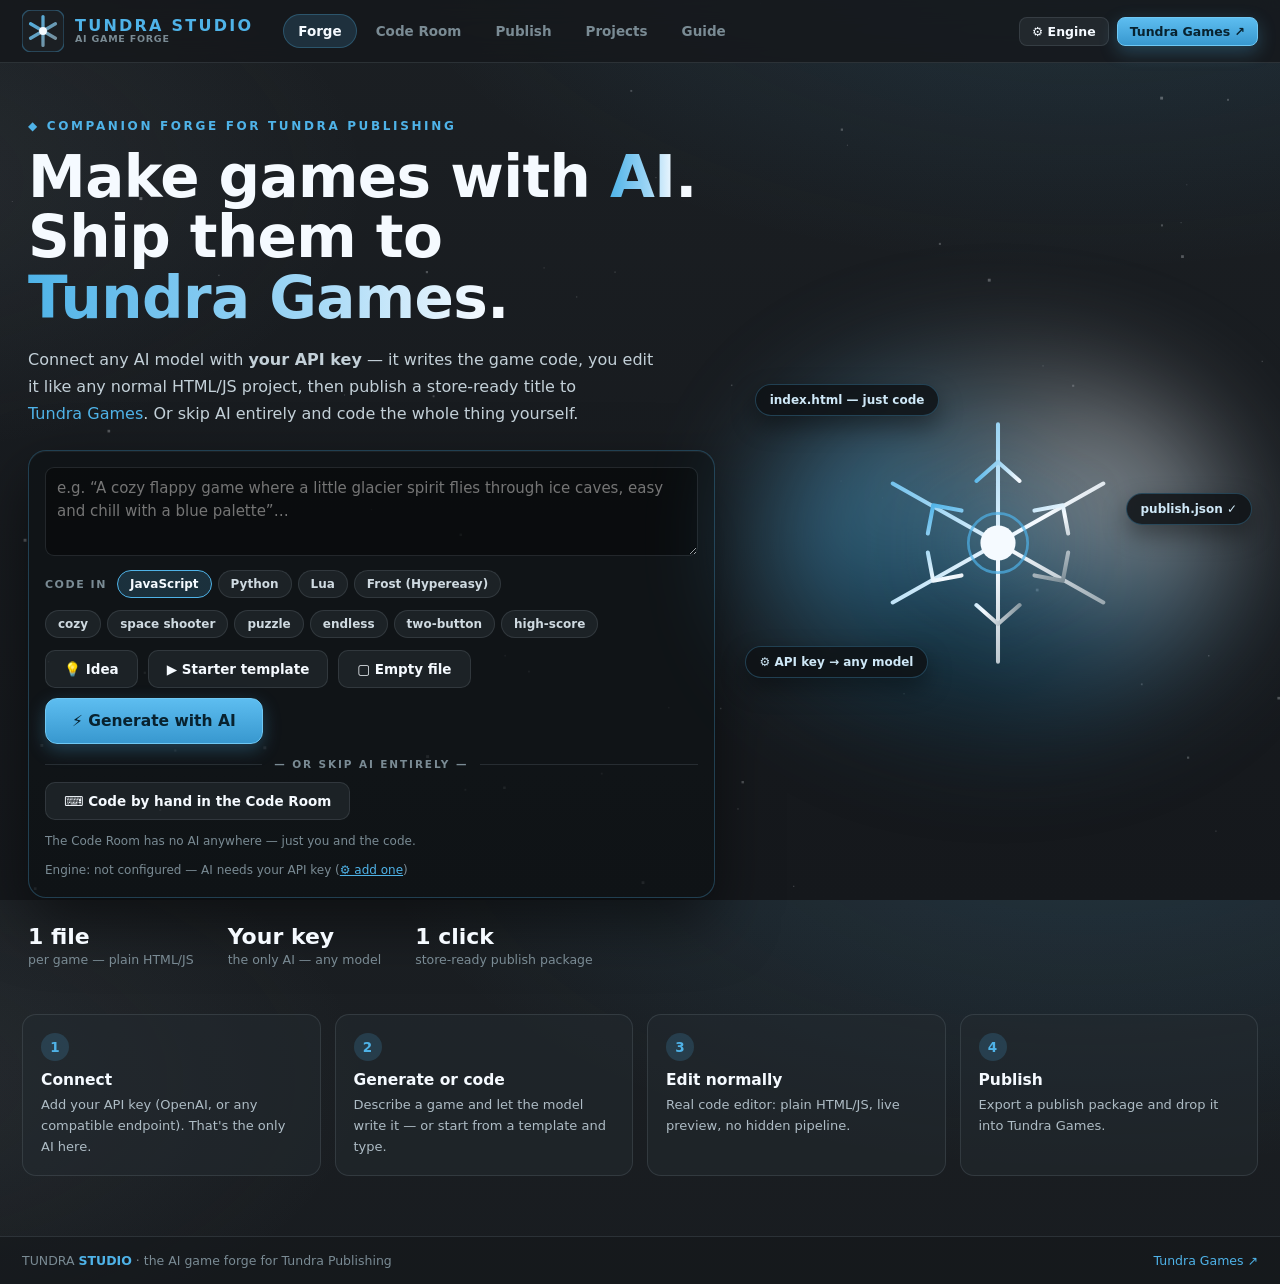
==== commit e2b3a784: "Frost — the hypereasy game language (4th language: native interpreter, templates, AI, editor)" ====
--- a/index.html
+++ b/index.html
@@ -139,6 +139,7 @@
               <option value="js">JavaScript</option>
               <option value="py">Python</option>
               <option value="lua">Lua</option>
+              <option value="frost">Frost (Hypereasy)</option>
             </select>
             <span class="fileline" id="fileLabel">index.html</span>
             <label class="autoline"><input type="checkbox" id="autoRun" onchange="TS.setAutoRun(this.checked)"> run on type</label>
@@ -313,7 +314,8 @@
         <h3>⌨️ The Code Room — no AI</h3>
         <p>The <b>Code Room</b> is a workspace with zero AI in it: no prompts, no assistant, nothing
           calling out to a model. Pick your language — <b>JavaScript</b> (complete HTML document),
-          <b>Python</b> (via Pyodide) or <b>Lua</b> (via Fengari) — and just write.</p>
+          <b>Python</b> (via Pyodide), <b>Lua</b> (via Fengari) or <b>Frost</b>, the hypereasy game
+          language (one instruction per line, runs natively) — and just write.</p>
         <p>Real editor: syntax highlighting per language, line numbers, tab/indent, Ctrl+Enter to run,
           Ctrl+S to save. Python and Lua use a small <code>Tundra</code> game API (draw, input, score, juice)
           and run in the browser — the publish build wraps them automatically.</p>
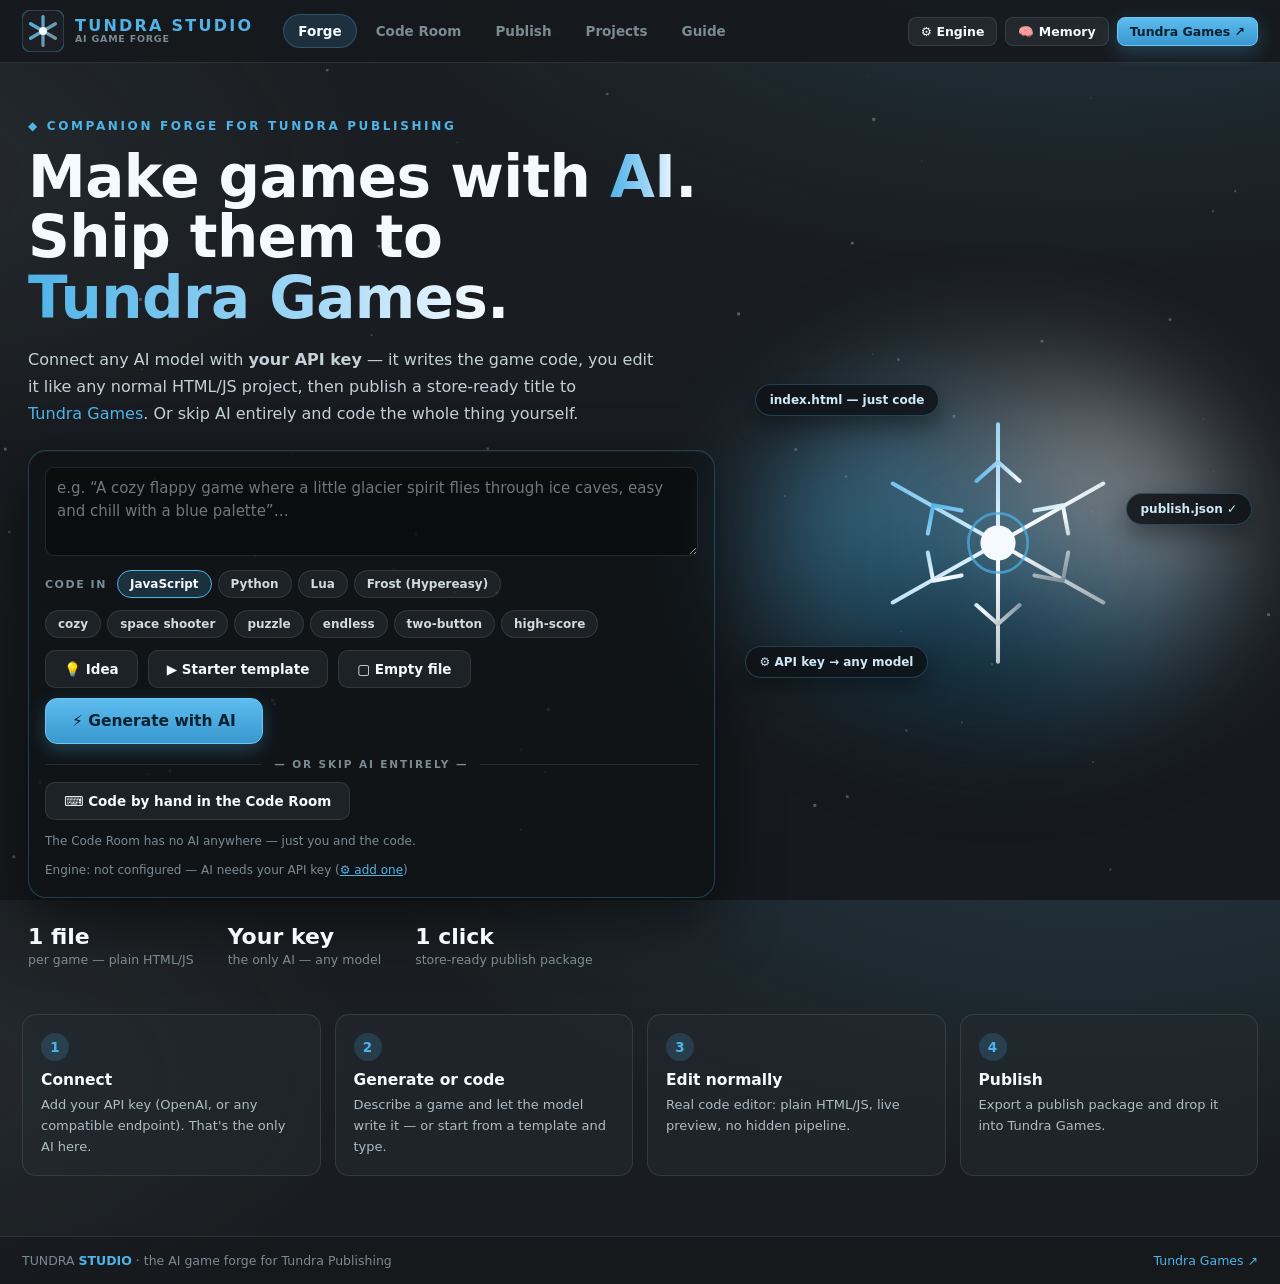
==== commit 5ca350c7: "Memory system: AI memory + notes board + never-lose vault - js/memory.js: TSMemory (account + publis" ====
--- a/index.html
+++ b/index.html
@@ -30,6 +30,7 @@
   </nav>
   <div class="top-right">
     <button class="btn ghost sm" id="engineBtn" onclick="TS.openSettings()" title="AI engine — API key">⚙ Engine</button>
+    <button class="btn ghost sm" onclick="TS.openMemory()" title="Memory — account, published & unpublished games">🧠 Memory</button>
     <a class="btn primary sm" href="https://coder386galaxy.github.io/Tudra-Publishing/" target="_blank" rel="noopener">Tundra Games ↗</a>
   </div>
 </header>
@@ -352,6 +353,23 @@
   <a href="https://coder386galaxy.github.io/Tudra-Publishing/" target="_blank" rel="noopener">Tundra Games ↗</a>
 </footer>
 
+<!-- memory system: account + published + unpublished games -->
+<div class="modal" id="memModal">
+  <div class="modal-box">
+    <button class="modal-x" onclick="TS.closeMemory()">✕</button>
+    <h3>🧠 Memory</h3>
+    <p class="fine">Memory for your account, your published games and your unpublished games.
+      The AI reads it before every reply, your notes live here, and the vault keeps everything safe.</p>
+    <div id="memBody"></div>
+    <div class="row gap" style="margin-top:12px">
+      <button class="btn primary sm" onclick="TS.memDownload()">⬇ Backup memory</button>
+      <label class="btn ghost sm" style="cursor:pointer">⬆ Restore<input type="file" accept="application/json,.json" style="display:none" onchange="TS.memRestore(this)"></label>
+      <button class="btn ghost sm" onclick="TS.closeMemory()">Close</button>
+    </div>
+    <p class="fine" id="memAuto"></p>
+  </div>
+</div>
+
 <!-- settings modal: the only AI = your API key -->
 <div class="modal" id="settingsModal">
   <div class="modal-box">
@@ -377,6 +395,7 @@
 <script src="js/templates.js"></script>
 <script src="js/editor.js"></script>
 <script src="js/storekit.js"></script>
+<script src="js/memory.js"></script>
 <script src="js/app.js"></script>
 </body>
 </html>
--- a/css/studio.css
+++ b/css/studio.css
@@ -381,3 +381,13 @@
   .how-strip{grid-template-columns:1fr}
   .guide-grid{grid-template-columns:1fr}
 }
+
+/* ---- memory system (account + published + unpublished games) ---- */
+.mem-sec{margin-bottom:14px}
+.mem-sec h4{margin:0 0 6px;font-size:13px}
+.mem-n{border:1px solid rgba(255,255,255,.14);border-radius:99px;padding:1px 8px;font-size:11px;opacity:.8}
+.mem-row{display:grid;gap:4px;padding:8px 10px;border:1px solid rgba(255,255,255,.1);border-radius:8px;margin-bottom:8px}
+.mem-row b{font-size:13px}
+.mem-row small{opacity:.7;font-size:11px}
+.mem-empty{opacity:.6}
+.mem-note{width:100%;box-sizing:border-box;background:rgba(0,0,0,.25);color:inherit;border:1px solid rgba(255,255,255,.12);border-radius:6px;padding:6px 8px;font:12px/1.5 system-ui,sans-serif;resize:vertical}
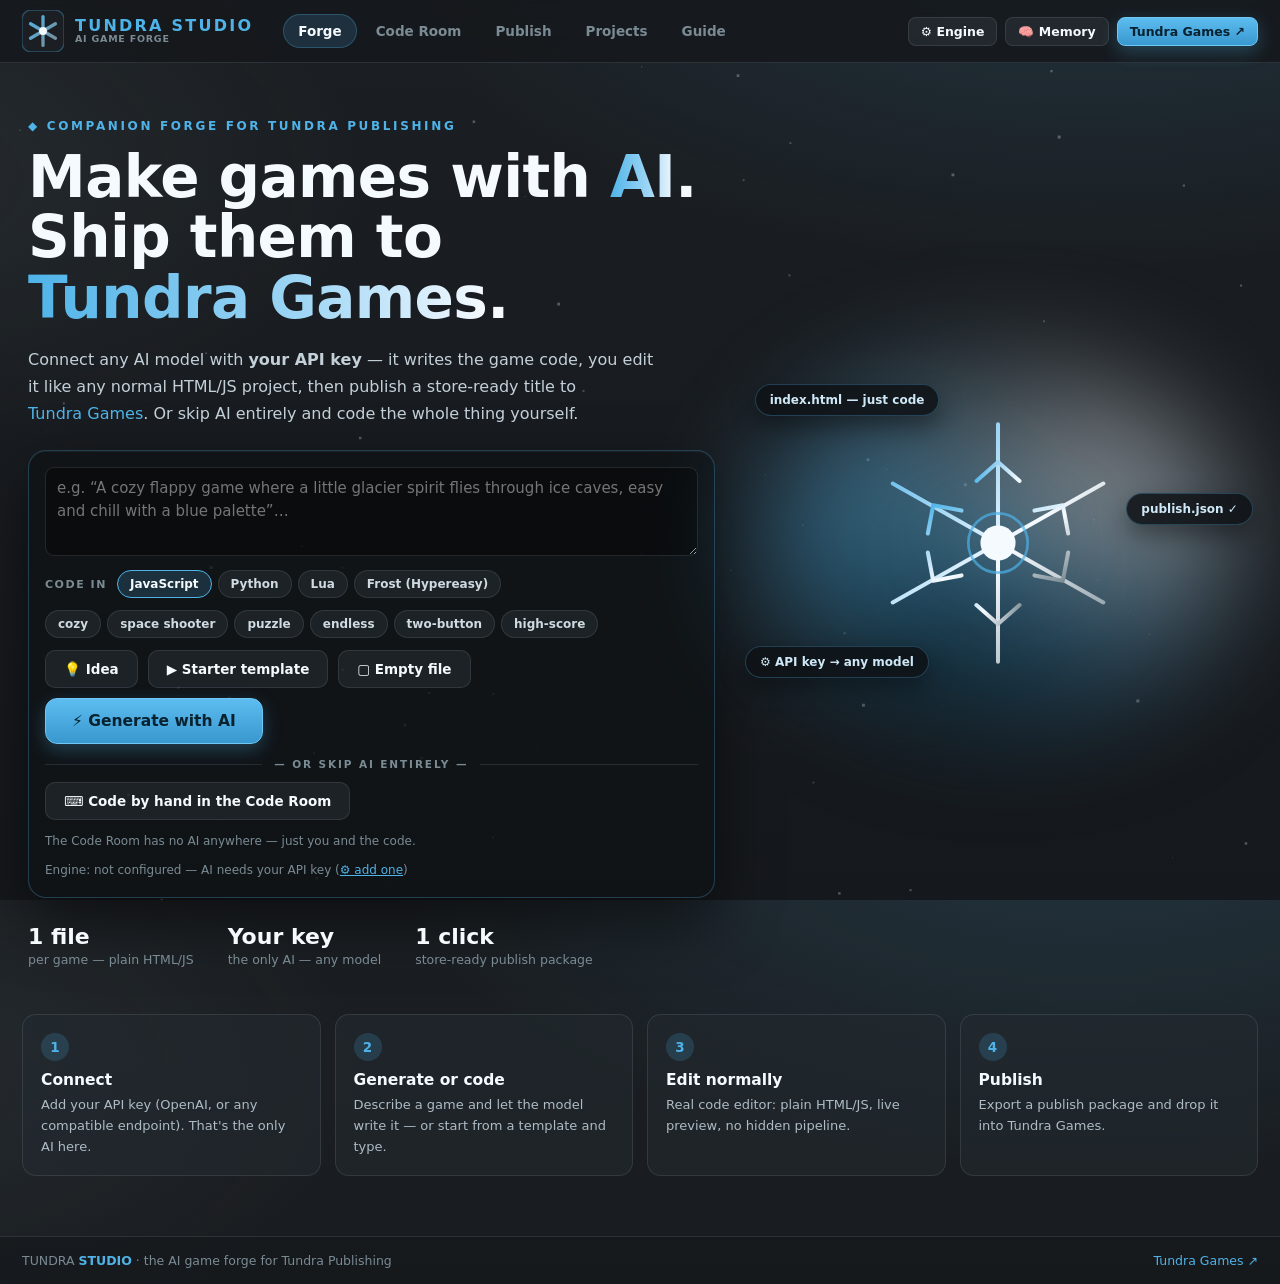
==== commit cbf9e328: "Store lives here now: host Tundra Games at /tundra-studio/store/ Tudra-Publishing was removed, so ev" ====
--- a/index.html
+++ b/index.html
@@ -31,7 +31,7 @@
   <div class="top-right">
     <button class="btn ghost sm" id="engineBtn" onclick="TS.openSettings()" title="AI engine — API key">⚙ Engine</button>
     <button class="btn ghost sm" onclick="TS.openMemory()" title="Memory — account, published & unpublished games">🧠 Memory</button>
-    <a class="btn primary sm" href="https://coder386galaxy.github.io/Tudra-Publishing/" target="_blank" rel="noopener">Tundra Games ↗</a>
+    <a class="btn primary sm" href="https://coder386galaxy.github.io/tundra-studio/store/" target="_blank" rel="noopener">Tundra Games ↗</a>
   </div>
 </header>
 
@@ -45,7 +45,7 @@
         <h1>Make games with <em>AI</em>.<br>Ship them to <em>Tundra&nbsp;Games</em>.</h1>
         <p class="lede">Connect any AI model with <b>your API key</b> — it writes the game code, you edit it
           like any normal HTML/JS project, then publish a store-ready title to
-          <a href="https://coder386galaxy.github.io/Tudra-Publishing/" target="_blank" rel="noopener">Tundra&nbsp;Games</a>.
+          <a href="https://coder386galaxy.github.io/tundra-studio/store/" target="_blank" rel="noopener">Tundra&nbsp;Games</a>.
           Or skip AI entirely and code the whole thing yourself.</p>
         <div class="prompt-card">
           <textarea id="heroPrompt" rows="3" placeholder="e.g. “A cozy flappy game where a little glacier spirit flies through ice caves, easy and chill with a blue palette”…"></textarea>
@@ -211,7 +211,7 @@
     <div class="page-head">
       <h2>Publish to Tundra Games</h2>
       <p>Your build is packaged in the exact schema of the
-        <a href="https://coder386galaxy.github.io/Tudra-Publishing/" target="_blank" rel="noopener">Tundra Games</a>
+        <a href="https://coder386galaxy.github.io/tundra-studio/store/" target="_blank" rel="noopener">Tundra Games</a>
         catalog (<code>games · news · promos · users · reviews</code>). Pick any path below.</p>
     </div>
 
@@ -219,13 +219,13 @@
       <div class="panel pub-card direct-card">
         <div class="num">⚡</div>
         <h3>Publish directly to Tundra Games</h3>
-        <p>Tundra Studio and <a href="https://coder386galaxy.github.io/Tudra-Publishing/" target="_blank" rel="noopener">Tundra Games</a>
+        <p>Tundra Studio and <a href="https://coder386galaxy.github.io/tundra-studio/store/" target="_blank" rel="noopener">Tundra Games</a>
           share the same site (<code>coder386galaxy.github.io</code>), so the studio can write your title
           <b>straight into the store's catalog on this device</b>. Open the store and it's on the shelf — no files.</p>
         <div id="directStatus" class="fine"></div>
         <div class="row gap">
           <button class="btn primary" id="directBtn" onclick="TS.directPublish()">⚡ Publish directly</button>
-          <a class="btn ghost" href="https://coder386galaxy.github.io/Tudra-Publishing/" target="_blank" rel="noopener">Open Tundra Games ↗</a>
+          <a class="btn ghost" href="https://coder386galaxy.github.io/tundra-studio/store/" target="_blank" rel="noopener">Open Tundra Games ↗</a>
           <button class="btn ghost sm" onclick="TS.directRefresh()">↻ Status</button>
         </div>
       </div>
@@ -260,7 +260,7 @@
         <div id="copyList" class="copy-list"></div>
         <div class="row gap">
           <button class="btn ghost sm" onclick="TS.downloadMediaFiles()">⬇ cover + shots</button>
-          <a class="btn primary sm" href="https://coder386galaxy.github.io/Tudra-Publishing/" target="_blank" rel="noopener">Open Publish tab ↗</a>
+          <a class="btn primary sm" href="https://coder386galaxy.github.io/tundra-studio/store/" target="_blank" rel="noopener">Open Publish tab ↗</a>
         </div>
       </div>
 
@@ -285,7 +285,7 @@
           <li>Share link: store URL + <code>#game=&lt;id&gt;</code></li>
           <li>Players buy/claim it, review it, and track play sessions</li>
         </ul>
-        <a class="btn primary" href="https://coder386galaxy.github.io/Tudra-Publishing/" target="_blank" rel="noopener">Go to Tundra Games ↗</a>
+        <a class="btn primary" href="https://coder386galaxy.github.io/tundra-studio/store/" target="_blank" rel="noopener">Go to Tundra Games ↗</a>
       </div>
     </div>
   </section>
@@ -350,7 +350,7 @@
 
 <footer class="foot">
   <div>TUNDRA <span>STUDIO</span> · the AI game forge for Tundra Publishing</div>
-  <a href="https://coder386galaxy.github.io/Tudra-Publishing/" target="_blank" rel="noopener">Tundra Games ↗</a>
+  <a href="https://coder386galaxy.github.io/tundra-studio/store/" target="_blank" rel="noopener">Tundra Games ↗</a>
 </footer>
 
 <!-- memory system: account + published + unpublished games -->
